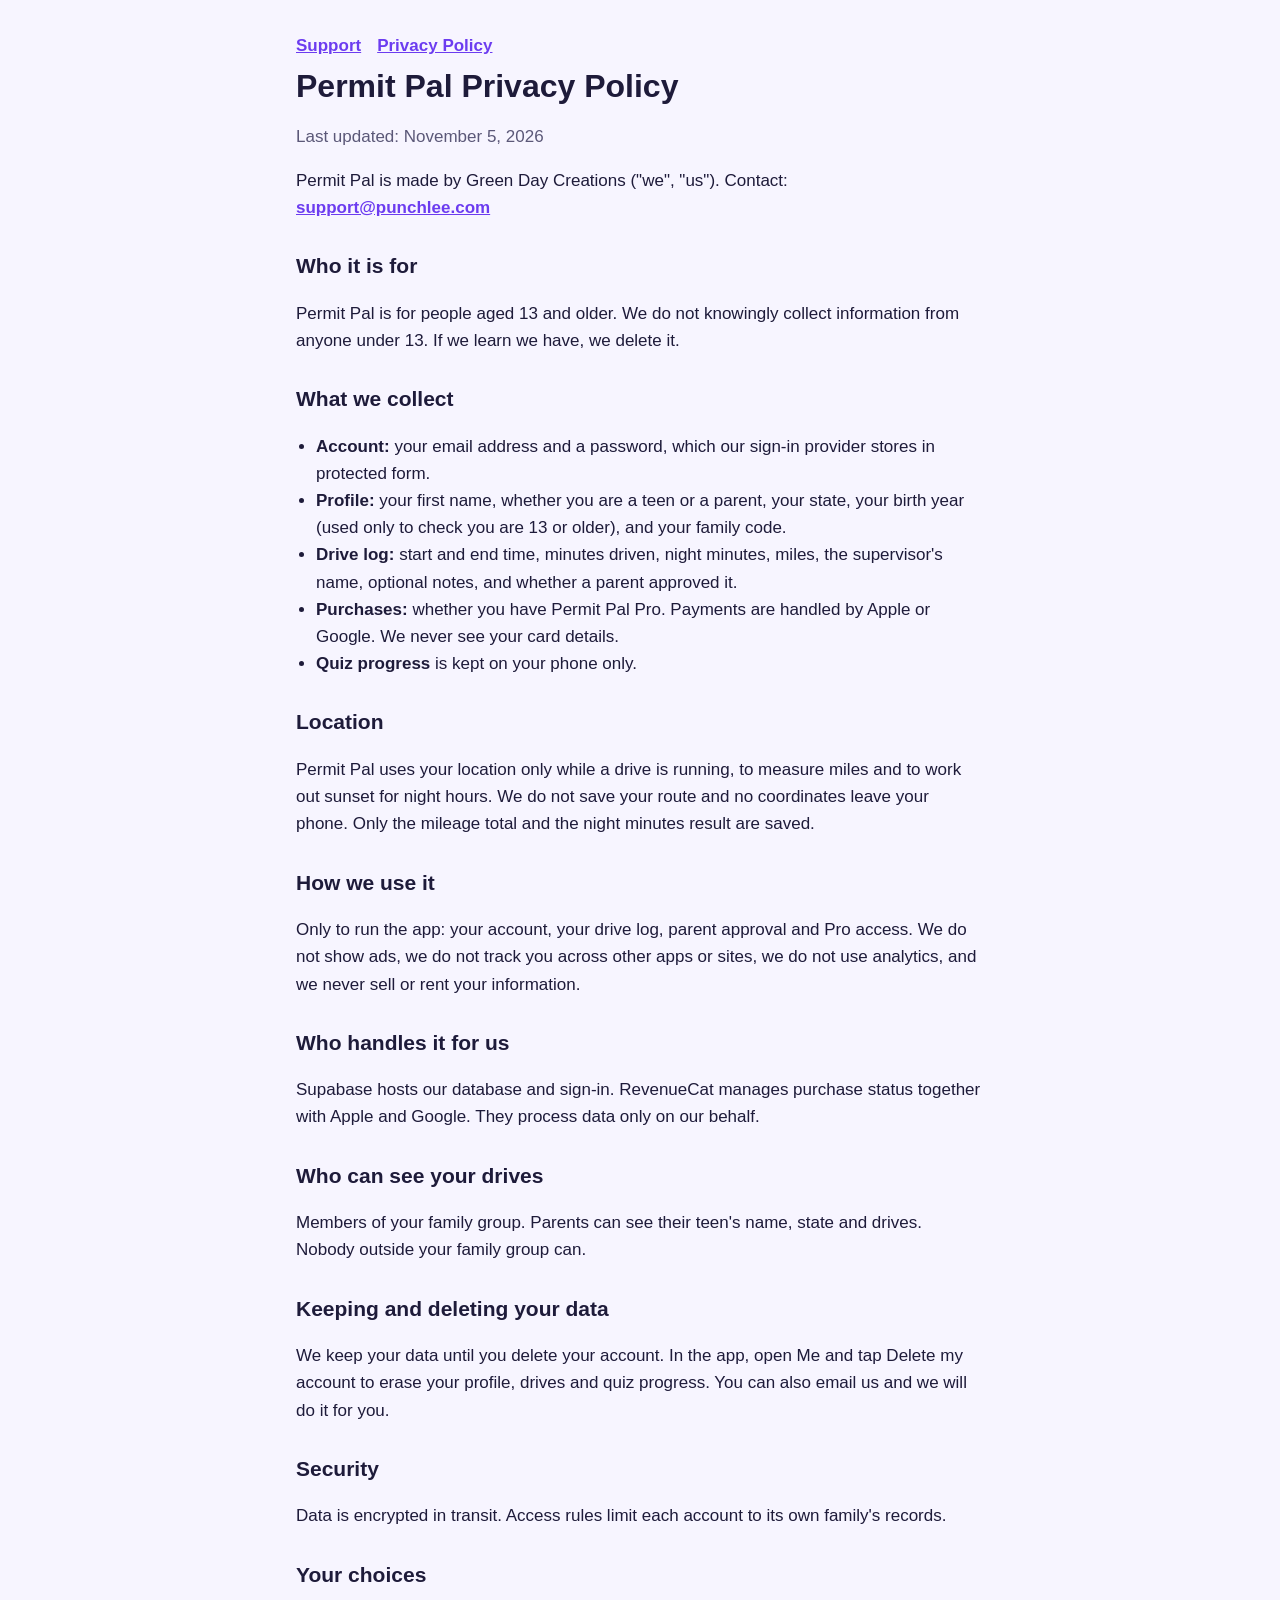
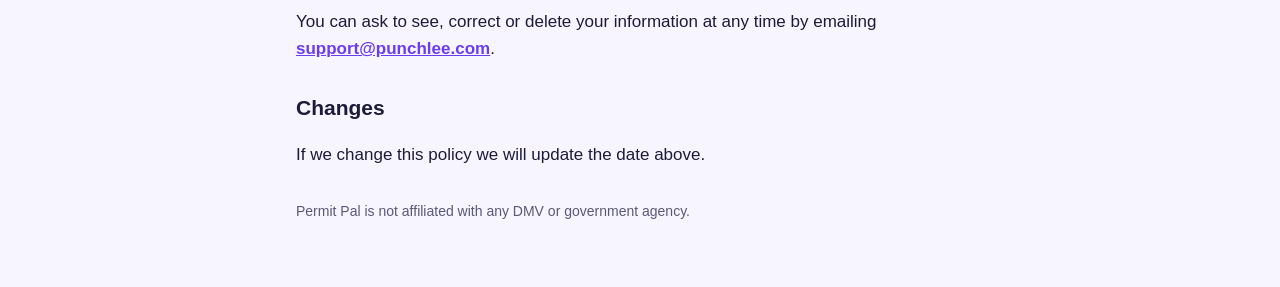
==== privacy/index.html @ 91314e0c "Permit Pal support and privacy pages Co-Authored-By: Claude Sonnet 5.5 <noreply@anthropic.com>" ====
<!doctype html><html lang="en"><head><meta charset="utf-8"><meta name="viewport" content="width=device-width,initial-scale=1"><title>Permit Pal Privacy Policy</title><meta name="description" content="How Permit Pal handles your information."><link rel="stylesheet" href="../style.css"></head><body><main>
<nav><a href="../">Support</a><a href="./">Privacy Policy</a></nav>
<h1>Permit Pal Privacy Policy</h1><p class="sub">Last updated: November 5, 2026</p>
<p>Permit Pal is made by Green Day Creations ("we", "us"). Contact: <a href="mailto:support@punchlee.com?subject=Permit%20Pal%20privacy">support@punchlee.com</a></p>
<h2>Who it is for</h2><p>Permit Pal is for people aged 13 and older. We do not knowingly collect information from anyone under 13. If we learn we have, we delete it.</p>
<h2>What we collect</h2><ul>
<li><strong>Account:</strong> your email address and a password, which our sign-in provider stores in protected form.</li>
<li><strong>Profile:</strong> your first name, whether you are a teen or a parent, your state, your birth year (used only to check you are 13 or older), and your family code.</li>
<li><strong>Drive log:</strong> start and end time, minutes driven, night minutes, miles, the supervisor's name, optional notes, and whether a parent approved it.</li>
<li><strong>Purchases:</strong> whether you have Permit Pal Pro. Payments are handled by Apple or Google. We never see your card details.</li>
<li><strong>Quiz progress</strong> is kept on your phone only.</li></ul>
<h2>Location</h2><p>Permit Pal uses your location only while a drive is running, to measure miles and to work out sunset for night hours. We do not save your route and no coordinates leave your phone. Only the mileage total and the night minutes result are saved.</p>
<h2>How we use it</h2><p>Only to run the app: your account, your drive log, parent approval and Pro access. We do not show ads, we do not track you across other apps or sites, we do not use analytics, and we never sell or rent your information.</p>
<h2>Who handles it for us</h2><p>Supabase hosts our database and sign-in. RevenueCat manages purchase status together with Apple and Google. They process data only on our behalf.</p>
<h2>Who can see your drives</h2><p>Members of your family group. Parents can see their teen's name, state and drives. Nobody outside your family group can.</p>
<h2>Keeping and deleting your data</h2><p>We keep your data until you delete your account. In the app, open Me and tap Delete my account to erase your profile, drives and quiz progress. You can also email us and we will do it for you.</p>
<h2>Security</h2><p>Data is encrypted in transit. Access rules limit each account to its own family's records.</p>
<h2>Your choices</h2><p>You can ask to see, correct or delete your information at any time by emailing <a href="mailto:support@punchlee.com?subject=Permit%20Pal%20privacy">support@punchlee.com</a>.</p>
<h2>Changes</h2><p>If we change this policy we will update the date above.</p>
<footer>Permit Pal is not affiliated with any DMV or government agency.</footer></main></body></html>
---- style.css ----
:root{--bg:#F7F5FF;--card:#fff;--ink:#1E1B3A;--sub:#5B5878;--purple:#6C3CF0;--line:#ECE8FB}
@media (prefers-color-scheme:dark){:root{--bg:#14122B;--card:#1E1B3A;--ink:#F1EEFF;--sub:#B9B4D8;--purple:#A78BFA;--line:#322E5C}}
*{box-sizing:border-box}body{margin:0;background:var(--bg);color:var(--ink);font:17px/1.6 -apple-system,BlinkMacSystemFont,"Segoe UI",Roboto,sans-serif}
main{max-width:720px;margin:0 auto;padding:32px 16px 64px}.card{background:var(--card);border:1px solid var(--line);border-radius:20px;padding:24px;margin:16px 0}
h1{font-size:32px;line-height:1.2;margin:8px 0 4px}h2{font-size:21px;margin:28px 0 6px}p,li{color:var(--ink)}.sub{color:var(--sub)}a{color:var(--purple);font-weight:600}
ul{padding-left:20px}nav a{margin-right:16px}footer{color:var(--sub);font-size:14px;margin-top:32px}
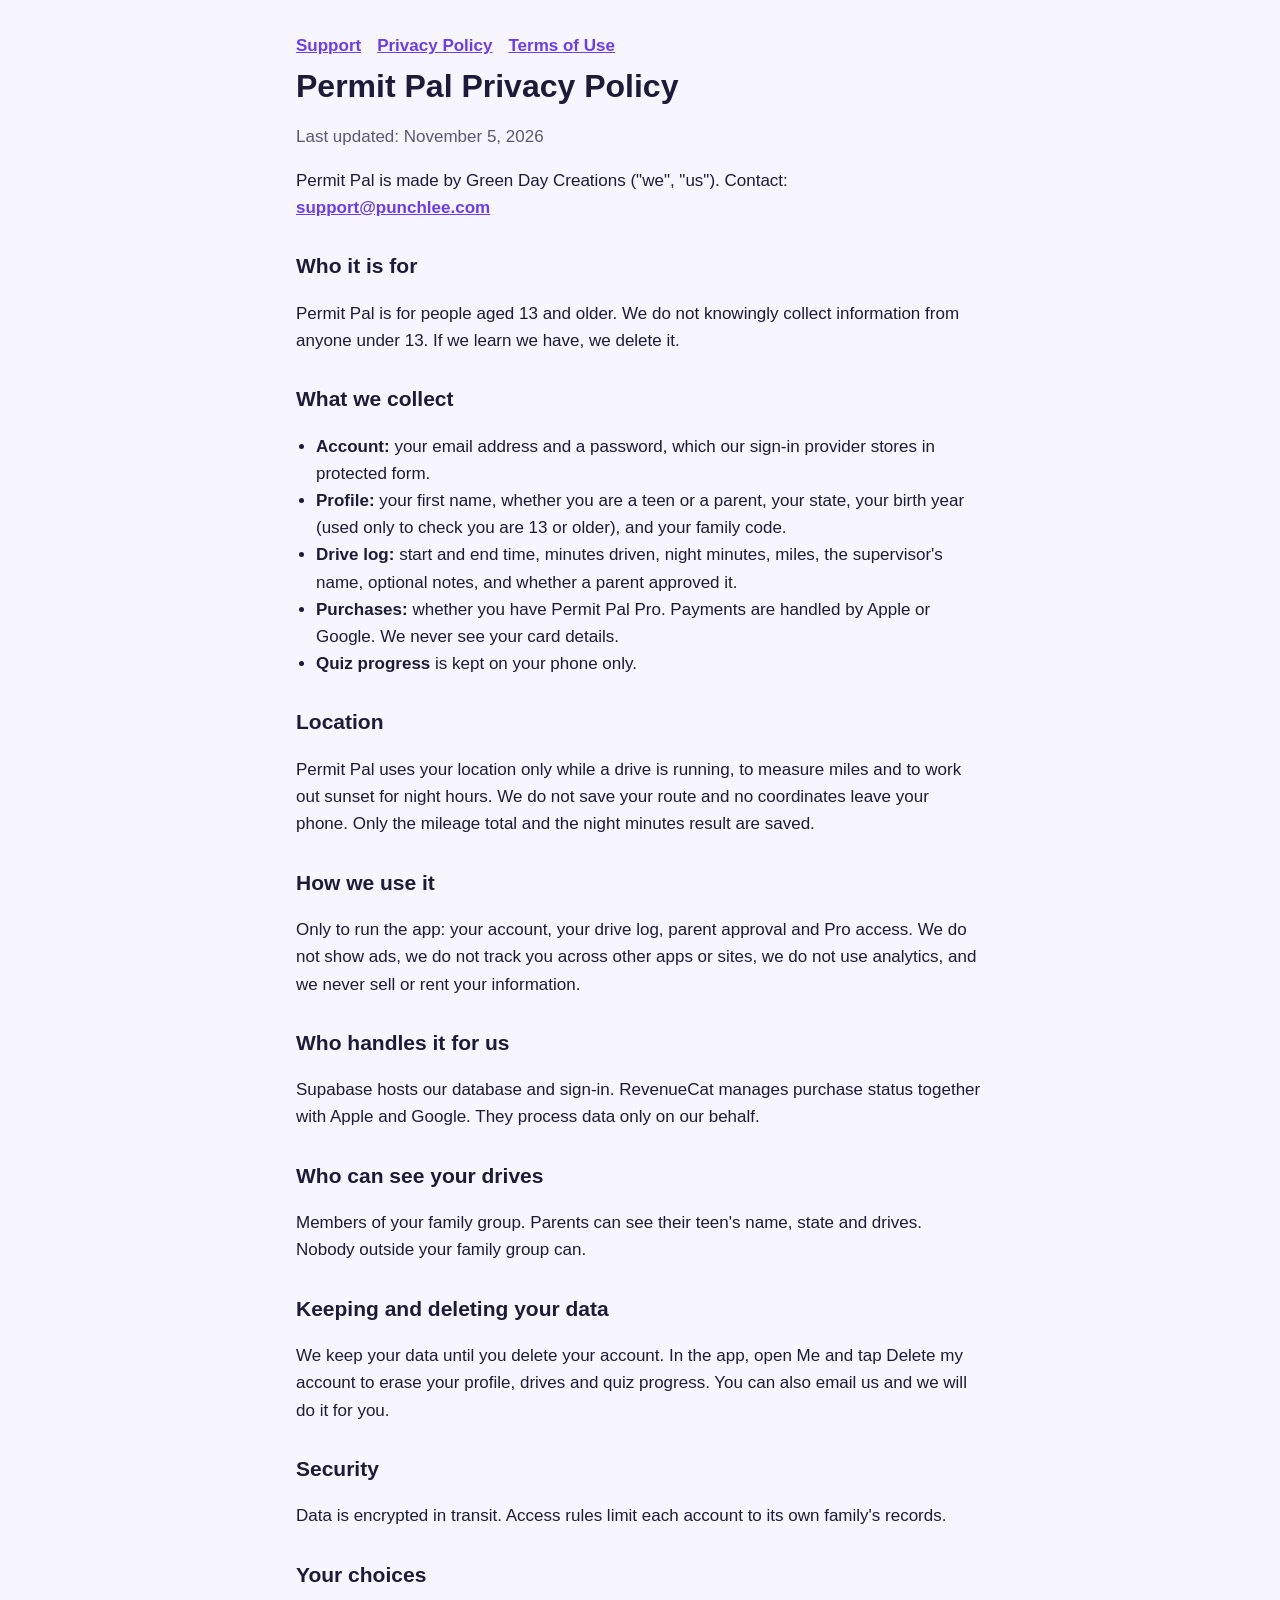
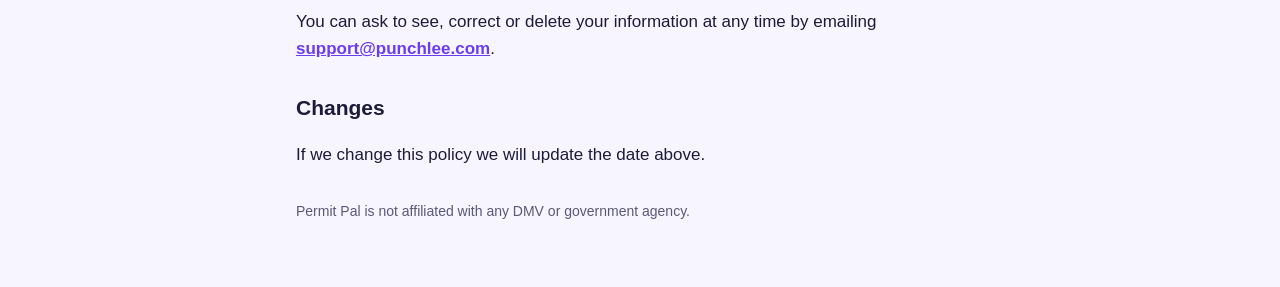
==== commit 1abd1385: "Add Terms of Use page and link it from support and privacy Co-Authored-By: Claude Opus 5.5 <noreply@" ====
--- a/privacy/index.html
+++ b/privacy/index.html
@@ -1,5 +1,5 @@
 <!doctype html><html lang="en"><head><meta charset="utf-8"><meta name="viewport" content="width=device-width,initial-scale=1"><title>Permit Pal Privacy Policy</title><meta name="description" content="How Permit Pal handles your information."><link rel="stylesheet" href="../style.css"></head><body><main>
-<nav><a href="../">Support</a><a href="./">Privacy Policy</a></nav>
+<nav><a href="../">Support</a><a href="./">Privacy Policy</a><a href="../terms/">Terms of Use</a></nav>
 <h1>Permit Pal Privacy Policy</h1><p class="sub">Last updated: November 5, 2026</p>
 <p>Permit Pal is made by Green Day Creations ("we", "us"). Contact: <a href="mailto:support@punchlee.com?subject=Permit%20Pal%20privacy">support@punchlee.com</a></p>
 <h2>Who it is for</h2><p>Permit Pal is for people aged 13 and older. We do not knowingly collect information from anyone under 13. If we learn we have, we delete it.</p>
